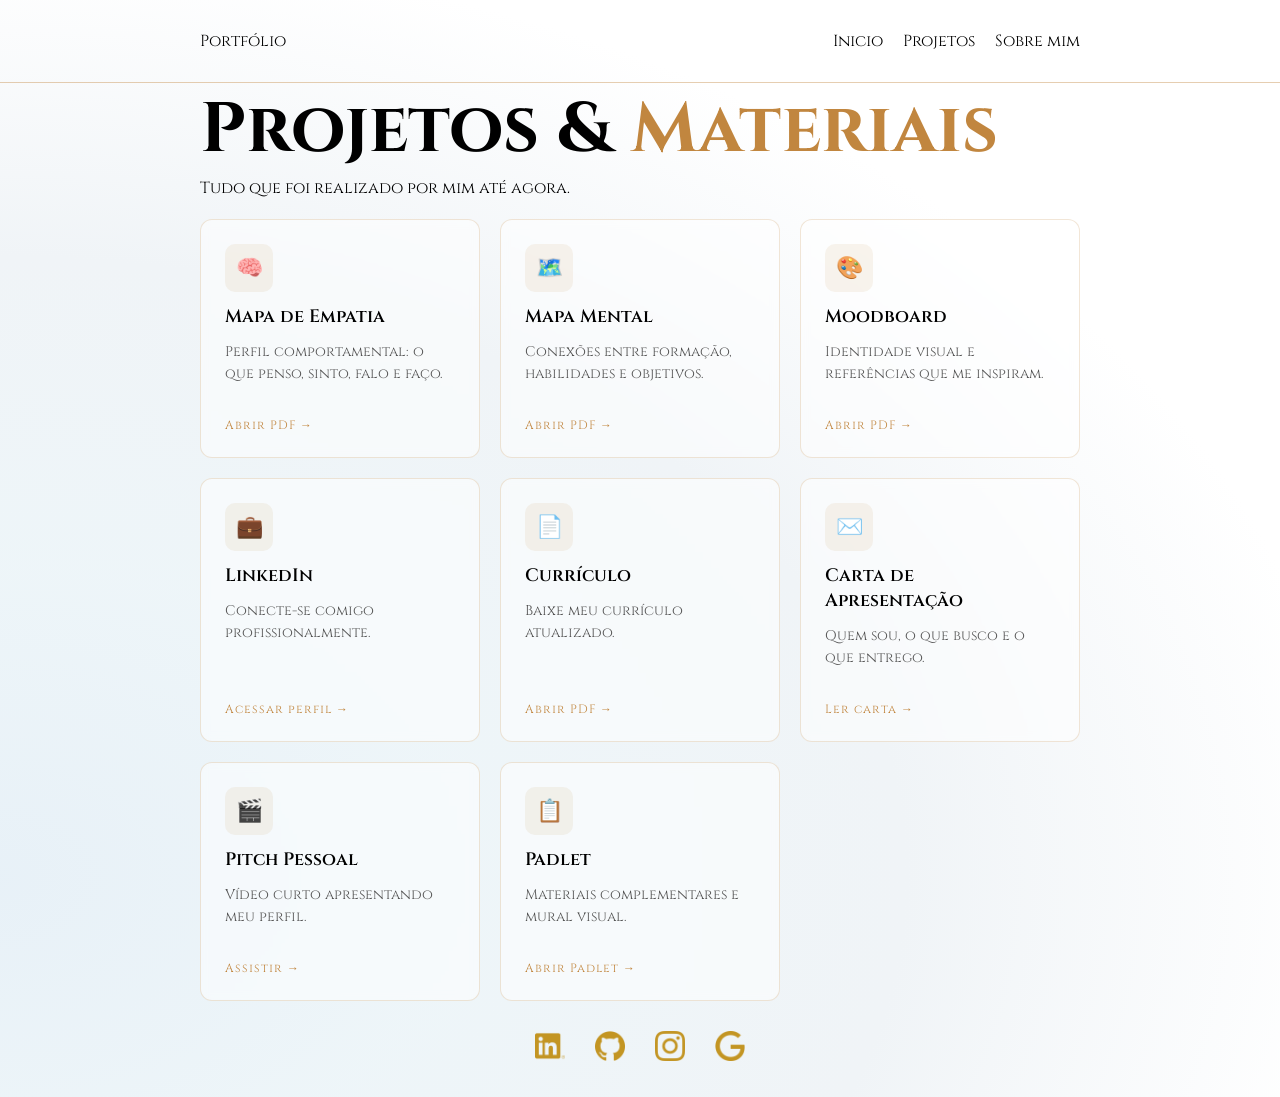
==== projetos.html @ 7343db8e "avaliação portugues" ====
<!DOCTYPE html>
<html lang="pt-br">
<head>
    <meta charset="UTF-8">
    <meta name="viewport" content="width=device-width, initial-scale=1.0">
    <title>Projetos</title>

    <!--Link-->
    <link rel="stylesheet" href="style-projetos.css">

    <!--Fonts-->
    <link rel="preconnect" href="https://fonts.googleapis.com">
    <link rel="preconnect" href="https://fonts.gstatic.com" crossorigin>
    <link href="https://fonts.googleapis.com/css2?family=Cinzel:wght@400..900&family=Inter:ital,opsz,wght@0,14..32,100..900;1,14..32,100..900&family=Karla:ital,wght@0,200..800;1,200..800&family=Overpass:ital,wght@0,100..900;1,100..900&family=Red+Hat+Text:ital,wght@0,300..700;1,300..700&family=Titillium+Web:ital,wght@0,200;0,300;0,400;0,600;0,700;0,900;1,200;1,300;1,400;1,600;1,700&display=swap" rel="stylesheet">
</head>
<body>
    <header>
        <nav>
            <p>Portfólio</p>
            <ul>
                <li><a href="home.html">Inicio</a></li>
                <li><a href="projetos.html">Projetos</a></li>
                <li><a href="sobre.html">Sobre mim</a></li>
            </ul>
        </nav>
    </header>

    <hr>

    <main>
        <h1>Projetos & <strong>Materiais</strong></h1>
        <p>Tudo que foi realizado por mim até agora.</p>

        <div class="cards-grid">
            <div class="card">
                <div class="card-icone">🧠</div>
                <a href="https://canva.link/3kcixviwooygped" class="card-externo">↗</a>
                <h3>Mapa de Empatia</h3>
                <p>Perfil comportamental: o que penso, sinto, falo e faço.</p>
                <a href="https://canva.link/3kcixviwooygped" class="card-link">Abrir PDF →</a>
            </div>

            <div class="card">
                <div class="card-icone">🗺️</div>
                <a href="./pdfs/Mapa_Mental.pdf" class="card-externo">↗</a>
                <h3>Mapa Mental</h3>
                <p>Conexões entre formação, habilidades e objetivos.</p>
                <a href="./pdfs/Mapa_Mental.pdf" class="card-link">Abrir PDF →</a>
            </div>

            <div class="card">
                <div class="card-icone">🎨</div>
                <a href="./pdfs/Moodboard-CaioHenrique.pdf" class="card-externo">↗</a>
                <h3>Moodboard</h3>
                <p>Identidade visual e referências que me inspiram.</p>
                <a href="./pdfs/Moodboard-CaioHenrique.pdf" class="card-link">Abrir PDF →</a>
            </div>

            <div class="card">
                <div class="card-icone">💼</div>
                <a href="https://www.linkedin.com/in/caio-henrique-29396a244/" target="_blank" class="card-externo">↗</a>
                <h3>LinkedIn</h3>
                <p>Conecte-se comigo profissionalmente.</p>
                <a href="https://www.linkedin.com/in/caio-henrique-29396a244/" target="_blank" class="card-link">Acessar perfil →</a>
            </div>

            <div class="card">
                <div class="card-icone">📄</div>
                <a href="./pdfs/Caio_Henrique_Curriculo_TI.pdf" class="card-externo">↗</a>
                <h3>Currículo</h3>
                <p>Baixe meu currículo atualizado.</p>
                <a href="./pdfs/Caio_Henrique_Curriculo_TI.pdf" class="card-link">Abrir PDF →</a>
            </div>

            <div class="card">
                <div class="card-icone">✉️</div>
                <a href="./pdfs/Carta de Apresentação.pdf" class="card-externo">↗</a>
                <h3>Carta de Apresentação</h3>
                <p>Quem sou, o que busco e o que entrego.</p>
                <a href="./pdfs/Carta de Apresentação.pdf" class="card-link">Ler carta →</a>
            </div>

            <div class="card">
                <div class="card-icone">🎬</div>
                <a href="https://youtube.com/shorts/FYq4tQ1VaWs?feature=share" class="card-externo">↗</a>
                <h3>Pitch Pessoal</h3>
                <p>Vídeo curto apresentando meu perfil.</p>
                <a href="https://youtube.com/shorts/FYq4tQ1VaWs?feature=share" class="card-link">Assistir →</a>
            </div>

            <div class="card">
                <div class="card-icone">📋</div>
                <a href="https://padlet.com/caiohhrr/resumo-profissional-yexknn9w260n8htt" class="card-externo">↗</a>
                <h3>Padlet</h3>
                <p>Materiais complementares e mural visual.</p>
                <a href="https://padlet.com/caiohhrr/resumo-profissional-yexknn9w260n8htt" class="card-link">Abrir Padlet →</a>
            </div>
        </div>
    </main>

    <footer>
        <div id="links">
            <div id="linkedin" class="container-links"><a href="https://www.linkedin.com/in/caio-henrique-29396a244/" target="_blank"><img src="./image/linkedin.png" alt="linkedin"></a></div>

            <div id="github" class="container-links"><a href="https://github.com/CypherDM" target="_blank"><img src="./image/github.png" alt="github"></a></div>

            <div id="instagram" class="container-links"><a href="https://www.instagram.com/caio_hhrr/" target="_blank"><img src="./image/instagram.png" alt="instagram"></a></div>

            <div id="email" class="container-links"><a href="mailto:caiohhrr@gmail.com" target="_blank"><img src="./image/google.png" alt="email"></a></div>
        </div>
    </footer>
</body>
</html>
---- style-projetos.css ----
* {
    margin: 0;
    padding: 0;
    box-sizing: border-box;
    text-decoration: none;
    color: #000;
    list-style: none;
    font-family: "Cinzel", sans-serif;
}

:root {
    --gold: #C1863F;
    --gold-light: #d4a056;
    --gold-faint: #c1863f18;
    --gray: #555;
}

body {
    background: radial-gradient(ellipse at 0% 80%, #b8d4e854 0%, #d6e8f06c 25%, #f0f4f7 50%, #ffffff 75%);
    display: flex;
    flex-direction: column;
    min-height: 100vh;
}

header{
    display: block;
    width: 100%;
    background: transparent;
}

header nav {
    display: flex;
    justify-content: space-between;
    align-items: center;
    padding: 30px 200px;
}

header nav ul {
    display: flex;
}

header nav ul li {
    margin-left: 20px;
}

header nav ul li a:hover {
    text-decoration: underline #C1863F;
    text-underline-offset: 3px;
}

hr {
    border: none;
    border-top: 1px solid #c1863f67;
}

main {
    padding: 0 200px;
}

main h1 {
    font-size: 70px;
}

main h1 strong{
    color: #C1863F;
}

main p {
    margin-bottom: 20px;
}

main .card .card-logo {
    border: 1px solid #000;
}

main .card  .card-logo img {
    width: auto;
    height: 30px;
}

.cards-grid {
            display: grid;
            grid-template-columns: repeat(3, 1fr);
            gap: 20px;
        }

        .card {
            border: 1px solid #c1863f35;
            border-radius: 12px;
            padding: 24px;
            position: relative;
            display: flex;
            flex-direction: column;
            gap: 12px;
            background: rgba(255,255,255,0.5);
            backdrop-filter: blur(4px);
            transition: transform 0.3s ease, box-shadow 0.3s ease, border-color 0.3s;
            cursor: pointer;
        }

        .card:hover {
            transform: translateY(-5px);
            box-shadow: 0 12px 30px #c1863f18;
            border-color: var(--gold);
        }

        .card-icone {
            width: 48px;
            height: 48px;
            background: var(--gold-faint);
            border-radius: 10px;
            display: flex;
            align-items: center;
            justify-content: center;
            font-size: 22px;
        }

        .card-externo {
            position: absolute;
            top: 20px;
            right: 20px;
            font-size: 16px;
            color: var(--gold);
            text-decoration: none;
            opacity: 0;
            transition: opacity 0.3s;
        }

        .card:hover .card-externo {
            opacity: 1;
        }

        .card h3 {
            font-family: 'Cinzel', serif;
            font-size: 18px;
            font-weight: 600;
        }

        .card p {
            font-size: 14px;
            color: var(--gray);
            line-height: 22px;
            flex: 1;
        }

        .card-link {
            font-family: 'Cinzel', serif;
            font-size: 12px;
            color: var(--gold);
            letter-spacing: 1px;
            transition: letter-spacing 0.3s;
        }

        .card:hover .card-link {
            letter-spacing: 2px;
        }

footer {
    margin-top: auto;
    padding: 30px 0;
}

footer #links{
    display: flex;
    justify-content: center;
    align-items: center;
    gap: 30px;
}

footer #links .container-links a img {
    width: auto;
    height: 30px;
    filter: invert(58%) sepia(60%) saturate(500%) hue-rotate(5deg) brightness(90%);

    transition: transform 0.3s ease;
}

footer #links .container-links a img:hover {
    transform: translateY(-2px);
}
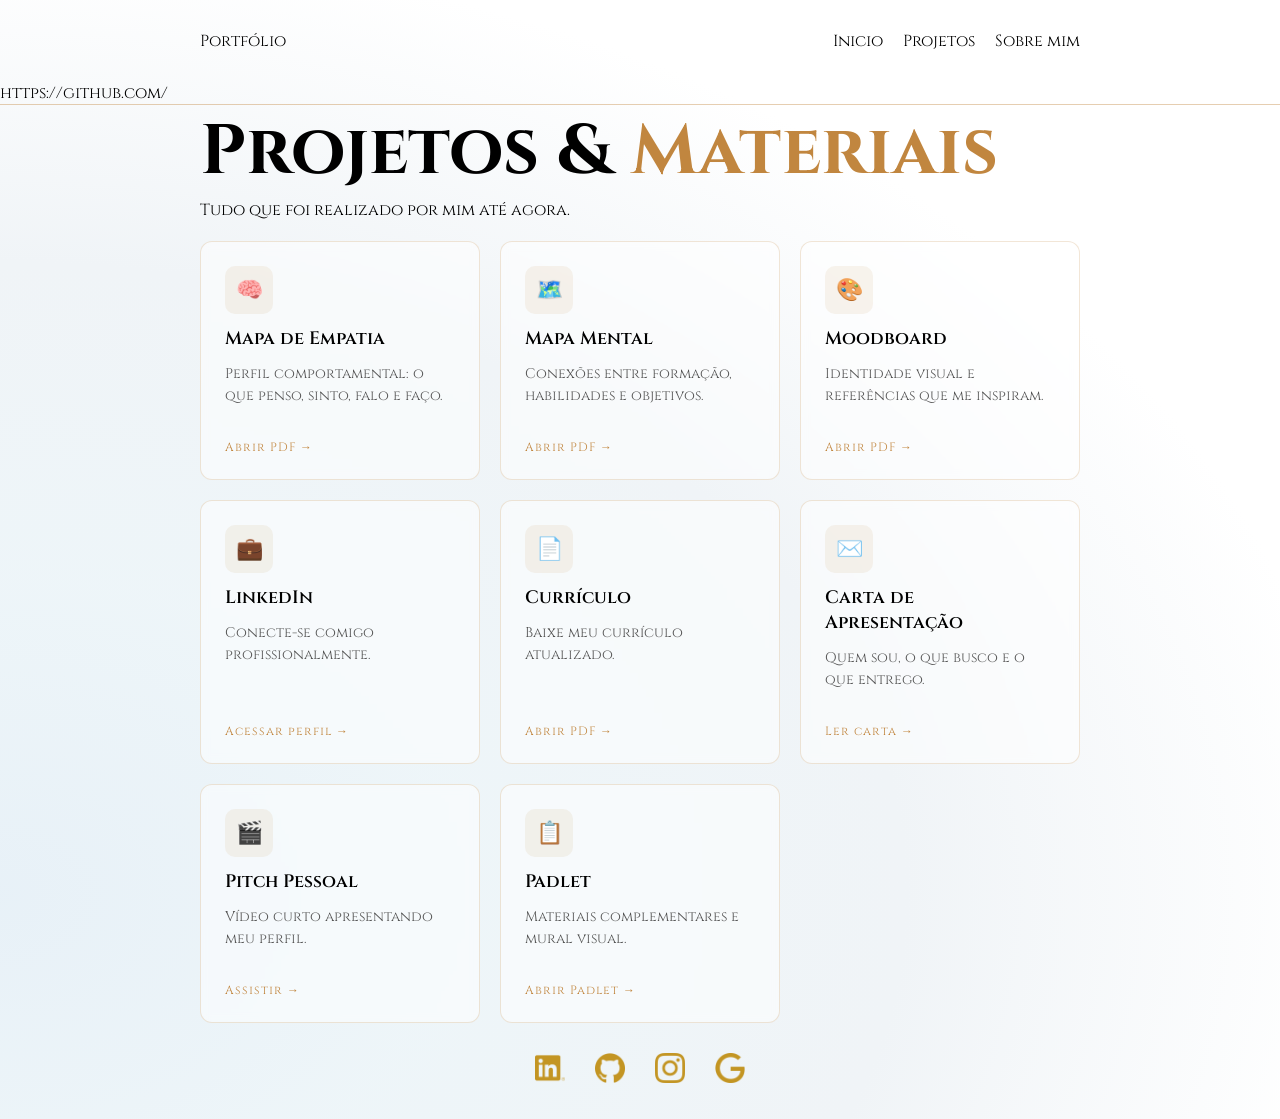
==== commit 29167316: "renomeando para index.html" ====
--- a/projetos.html
+++ b/projetos.html
@@ -22,7 +22,7 @@
                 <li><a href="projetos.html">Projetos</a></li>
                 <li><a href="sobre.html">Sobre mim</a></li>
             </ul>
-        </nav>
+        </nav>https://github.com/
     </header>
 
     <hr>
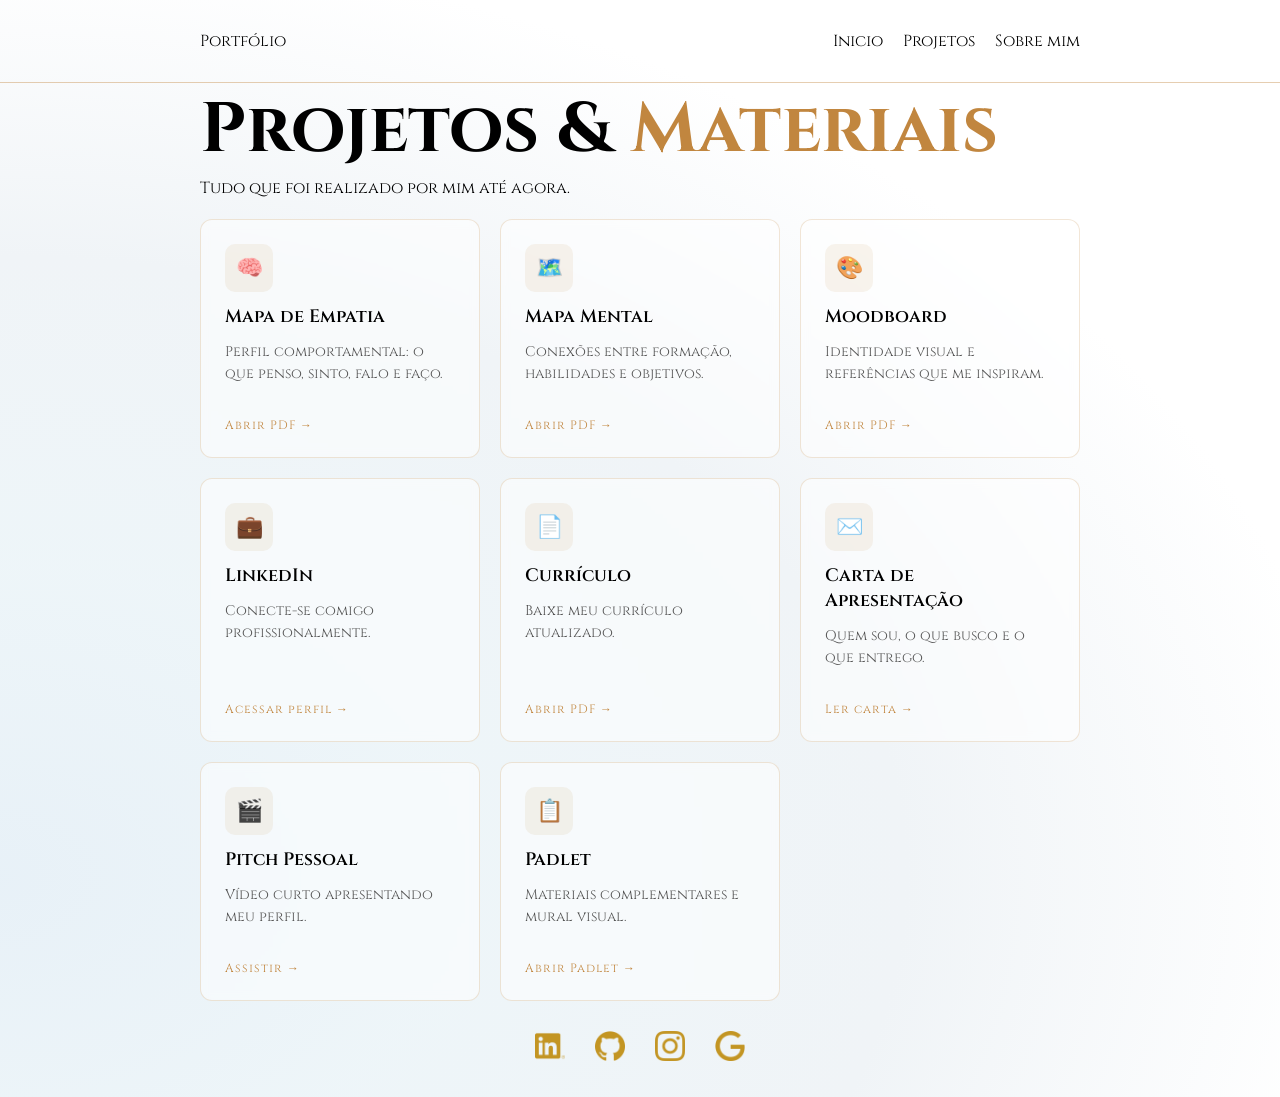
==== commit 745b21f0: "texto invalido correção" ====
--- a/projetos.html
+++ b/projetos.html
@@ -18,11 +18,11 @@
         <nav>
             <p>Portfólio</p>
             <ul>
-                <li><a href="home.html">Inicio</a></li>
+                <li><a href="index.html">Inicio</a></li>
                 <li><a href="projetos.html">Projetos</a></li>
                 <li><a href="sobre.html">Sobre mim</a></li>
             </ul>
-        </nav>https://github.com/
+        </nav>
     </header>
 
     <hr>
